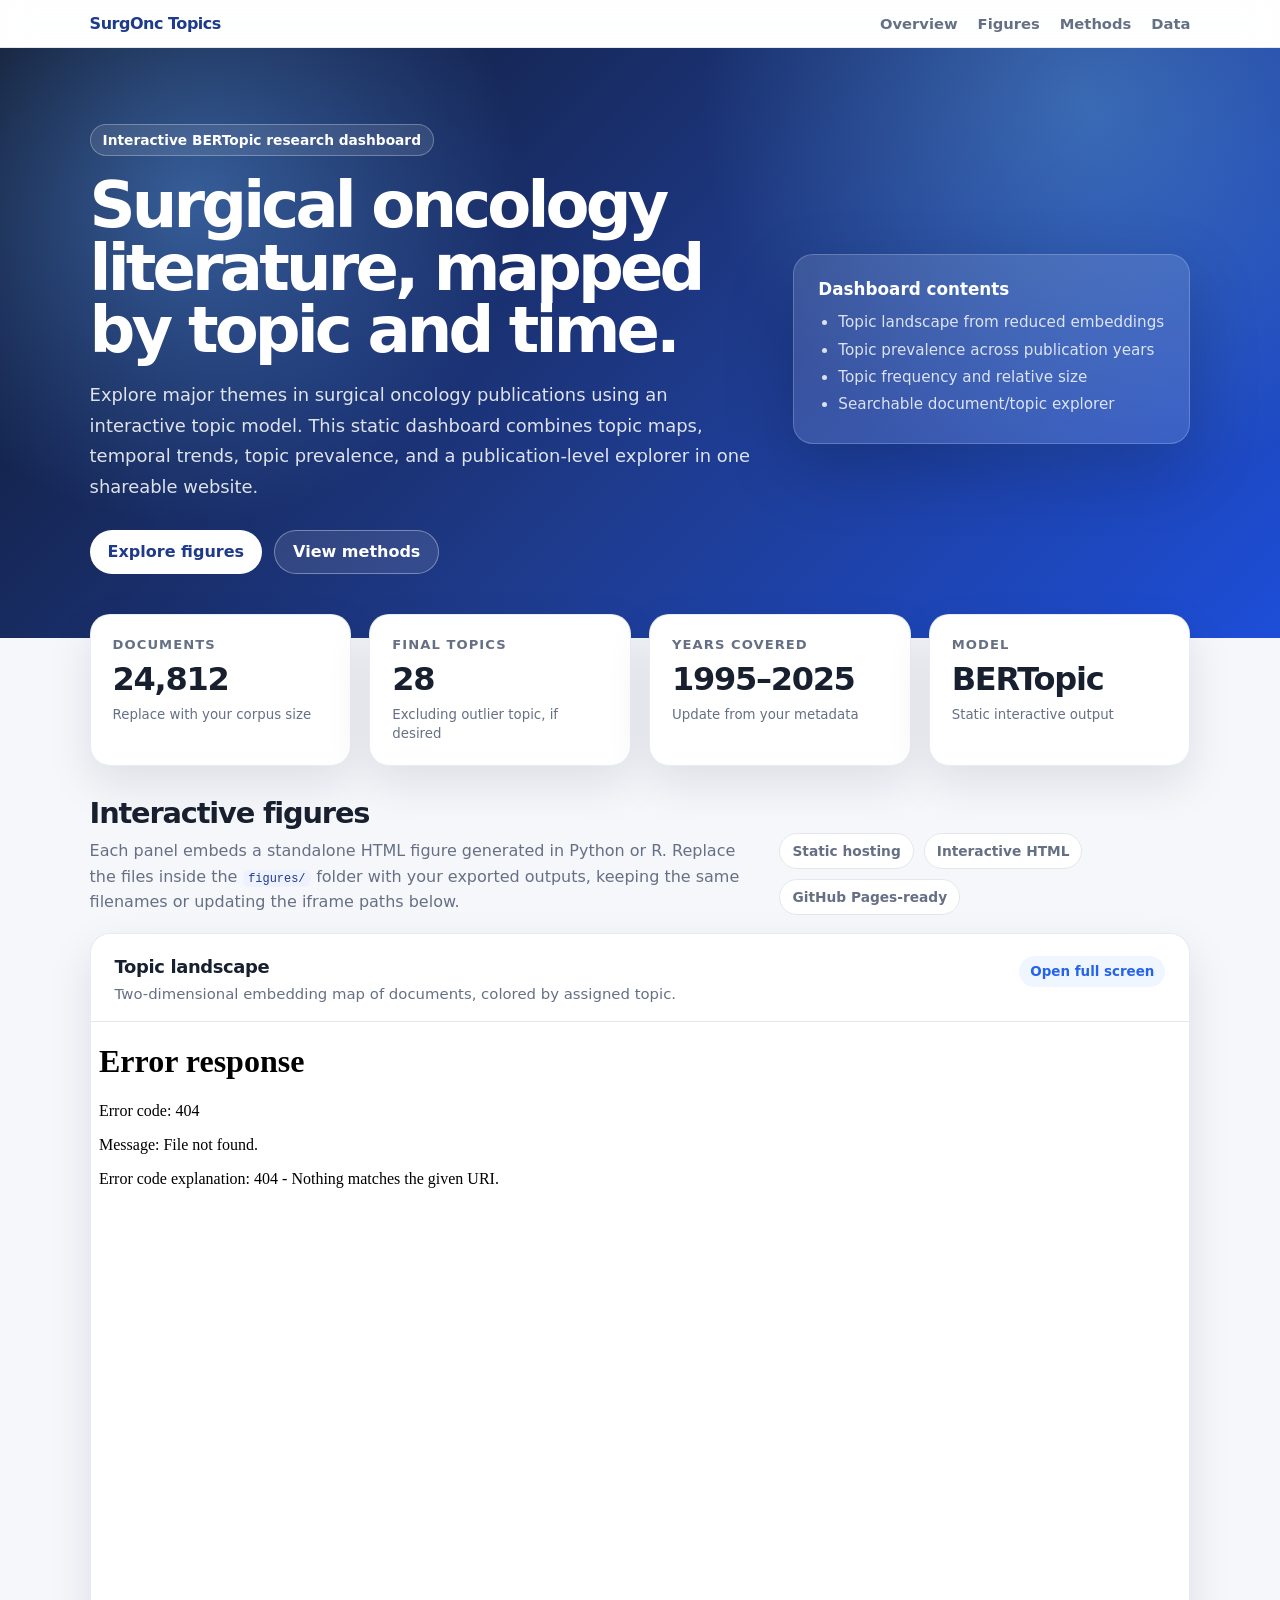
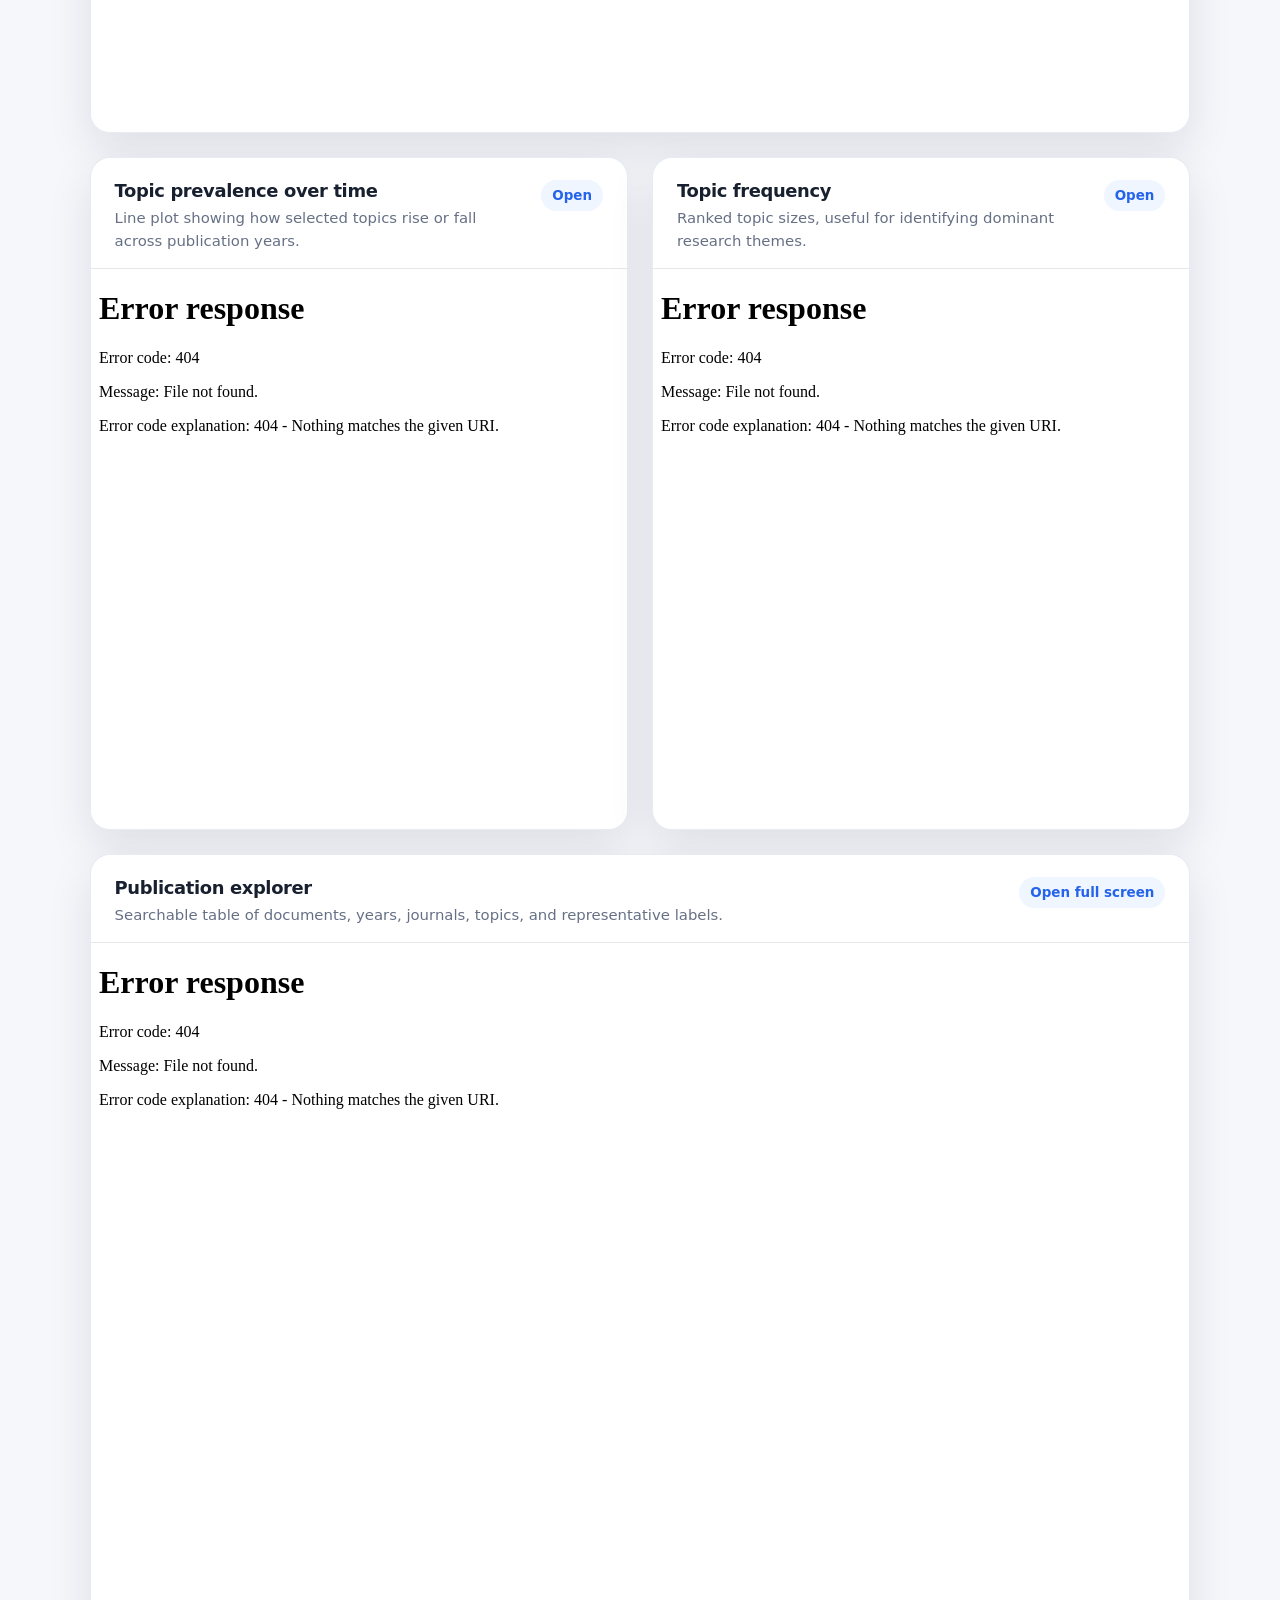
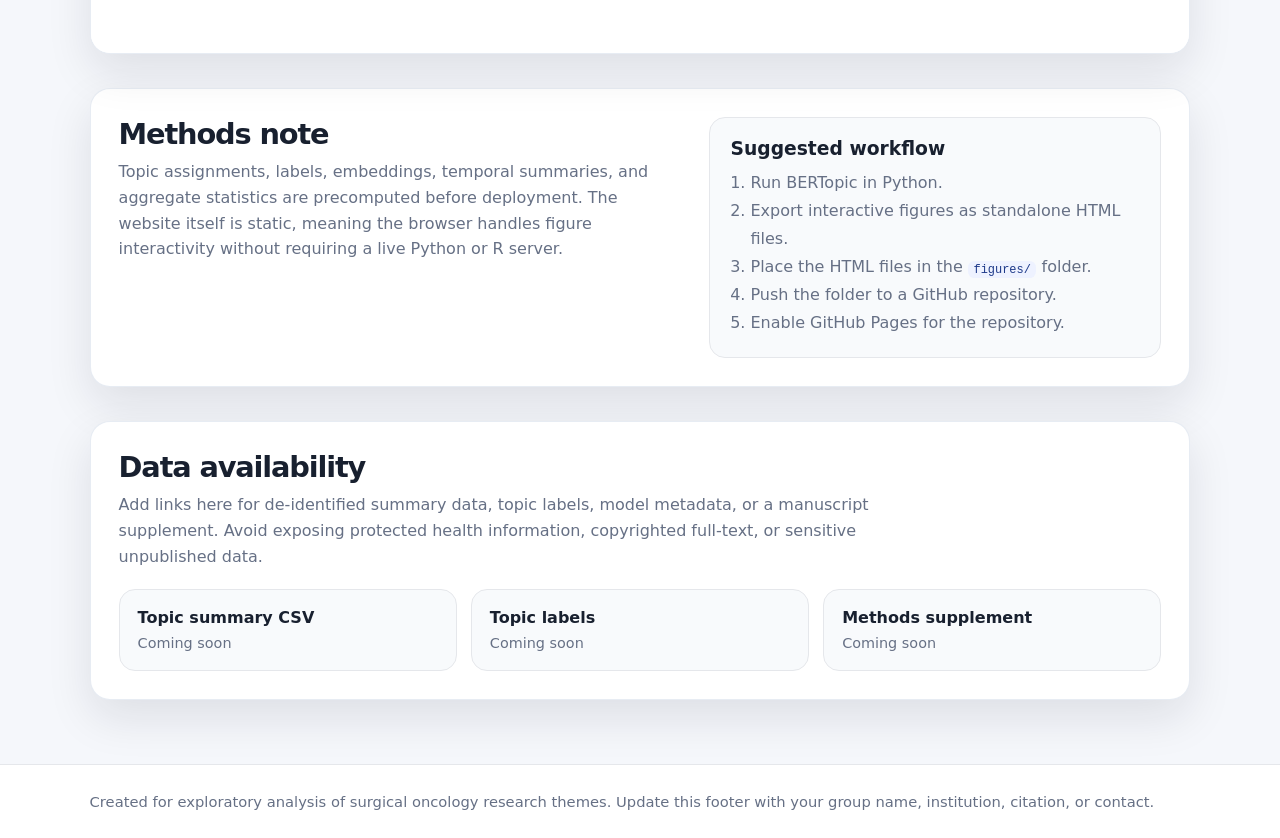
==== dashboard/index.html @ ee3811b3 "Add files via upload" ====
<!DOCTYPE html>
<html lang="en">
<head>
  <meta charset="UTF-8" />
  <meta name="viewport" content="width=device-width, initial-scale=1.0" />

  <title>Surgical Oncology Topic Modeling Dashboard</title>
  <meta
    name="description"
    content="Interactive static dashboard for exploring surgical oncology topic modeling results."
  />

  <link rel="stylesheet" href="styles.css" />
</head>

<body>
  <nav class="topbar" aria-label="Main navigation">
    <a class="brand" href="#overview">SurgOnc Topics</a>

    <button class="nav-toggle" id="navToggle" aria-label="Toggle navigation">
      ☰
    </button>

    <div class="nav" id="navMenu">
      <a href="#overview">Overview</a>
      <a href="#figures">Figures</a>
      <a href="#methods">Methods</a>
      <a href="#download">Data</a>
    </div>
  </nav>

  <header class="hero" id="overview">
    <div class="hero-grid">
      <div>
        <div class="kicker">Interactive BERTopic research dashboard</div>

        <h1>Surgical oncology literature, mapped by topic and time.</h1>

        <p>
          Explore major themes in surgical oncology publications using an
          interactive topic model. This static dashboard combines topic maps,
          temporal trends, topic prevalence, and a publication-level explorer
          in one shareable website.
        </p>

        <div class="hero-actions">
          <a class="button primary" href="#figures">Explore figures</a>
          <a class="button secondary" href="#methods">View methods</a>
        </div>
      </div>

      <aside class="hero-note" aria-label="Dashboard contents">
        <h3>Dashboard contents</h3>
        <ul>
          <li>Topic landscape from reduced embeddings</li>
          <li>Topic prevalence across publication years</li>
          <li>Topic frequency and relative size</li>
          <li>Searchable document/topic explorer</li>
        </ul>
      </aside>
    </div>
  </header>

  <main>
    <section class="metrics" aria-label="Dashboard summary metrics">
      <article class="metric">
        <span>Documents</span>
        <strong>24,812</strong>
        <small>Replace with your corpus size</small>
      </article>

      <article class="metric">
        <span>Final topics</span>
        <strong>28</strong>
        <small>Excluding outlier topic, if desired</small>
      </article>

      <article class="metric">
        <span>Years covered</span>
        <strong>1995–2025</strong>
        <small>Update from your metadata</small>
      </article>

      <article class="metric">
        <span>Model</span>
        <strong>BERTopic</strong>
        <small>Static interactive output</small>
      </article>
    </section>

    <section class="section-head" id="figures">
      <div>
        <h2>Interactive figures</h2>
        <p>
          Each panel embeds a standalone HTML figure generated in Python or R.
          Replace the files inside the <code>figures/</code> folder with your
          exported outputs, keeping the same filenames or updating the iframe
          paths below.
        </p>
      </div>

      <div class="pill-row" aria-label="Dashboard tags">
        <span class="pill">Static hosting</span>
        <span class="pill">Interactive HTML</span>
        <span class="pill">GitHub Pages-ready</span>
      </div>
    </section>

    <section class="dashboard-grid">
      <article class="card wide">
        <div class="card-header">
          <div>
            <h3>Topic landscape</h3>
            <p>
              Two-dimensional embedding map of documents, colored by assigned
              topic.
            </p>
          </div>
          <a class="open-link" href="figures/topic_map.html" target="_blank" rel="noopener">
            Open full screen
          </a>
        </div>

        <iframe
          class="figure-frame large"
          src="figures/topic_map.html"
          title="Topic landscape interactive figure"
          loading="lazy"
        ></iframe>
      </article>

      <article class="card">
        <div class="card-header">
          <div>
            <h3>Topic prevalence over time</h3>
            <p>
              Line plot showing how selected topics rise or fall across
              publication years.
            </p>
          </div>
          <a class="open-link" href="figures/topic_over_time.html" target="_blank" rel="noopener">
            Open
          </a>
        </div>

        <iframe
          class="figure-frame"
          src="figures/topic_over_time.html"
          title="Topic prevalence over time interactive figure"
          loading="lazy"
        ></iframe>
      </article>

      <article class="card">
        <div class="card-header">
          <div>
            <h3>Topic frequency</h3>
            <p>
              Ranked topic sizes, useful for identifying dominant research
              themes.
            </p>
          </div>
          <a class="open-link" href="figures/topic_frequency.html" target="_blank" rel="noopener">
            Open
          </a>
        </div>

        <iframe
          class="figure-frame"
          src="figures/topic_frequency.html"
          title="Topic frequency interactive figure"
          loading="lazy"
        ></iframe>
      </article>

      <article class="card wide">
        <div class="card-header">
          <div>
            <h3>Publication explorer</h3>
            <p>
              Searchable table of documents, years, journals, topics, and
              representative labels.
            </p>
          </div>
          <a class="open-link" href="figures/document_explorer.html" target="_blank" rel="noopener">
            Open full screen
          </a>
        </div>

        <iframe
          class="figure-frame large"
          src="figures/document_explorer.html"
          title="Publication explorer interactive figure"
          loading="lazy"
        ></iframe>
      </article>
    </section>

    <section class="methods" id="methods">
      <div>
        <h2>Methods note</h2>
        <p>
          Topic assignments, labels, embeddings, temporal summaries, and
          aggregate statistics are precomputed before deployment. The website
          itself is static, meaning the browser handles figure interactivity
          without requiring a live Python or R server.
        </p>
      </div>

      <div class="methods-card">
        <h3>Suggested workflow</h3>
        <ol>
          <li>Run BERTopic in Python.</li>
          <li>Export interactive figures as standalone HTML files.</li>
          <li>Place the HTML files in the <code>figures/</code> folder.</li>
          <li>Push the folder to a GitHub repository.</li>
          <li>Enable GitHub Pages for the repository.</li>
        </ol>
      </div>
    </section>

    <section class="download" id="download">
      <h2>Data availability</h2>
      <p>
        Add links here for de-identified summary data, topic labels, model
        metadata, or a manuscript supplement. Avoid exposing protected health
        information, copyrighted full-text, or sensitive unpublished data.
      </p>

      <div class="download-grid">
        <a class="download-card" href="#" aria-disabled="true">
          <strong>Topic summary CSV</strong>
          <span>Coming soon</span>
        </a>

        <a class="download-card" href="#" aria-disabled="true">
          <strong>Topic labels</strong>
          <span>Coming soon</span>
        </a>

        <a class="download-card" href="#" aria-disabled="true">
          <strong>Methods supplement</strong>
          <span>Coming soon</span>
        </a>
      </div>
    </section>
  </main>

  <footer>
    <p>
      Created for exploratory analysis of surgical oncology research themes.
      Update this footer with your group name, institution, citation, or contact.
    </p>
  </footer>

  <script src="script.js"></script>
</body>
</html>
---- dashboard/styles.css ----
/* ============================================================
   Surgical Oncology Topic Modeling Dashboard
   Static GitHub Pages-ready framework
   ============================================================ */

:root {
  --bg: #f5f7fb;
  --ink: #18202f;
  --muted: #667085;
  --card: #ffffff;
  --line: #e5e7eb;
  --blue: #1e3a8a;
  --blue-2: #2563eb;
  --blue-3: #60a5fa;
  --green: #10b981;
  --shadow: 0 18px 45px rgba(15, 23, 42, 0.10);
  --radius: 20px;
  --max-width: 1500px;
}

* {
  box-sizing: border-box;
}

html {
  scroll-behavior: smooth;
}

body {
  margin: 0;
  font-family:
    Inter,
    ui-sans-serif,
    system-ui,
    -apple-system,
    BlinkMacSystemFont,
    "Segoe UI",
    Arial,
    sans-serif;
  background: var(--bg);
  color: var(--ink);
}

a {
  color: inherit;
}

code {
  padding: 0.1rem 0.35rem;
  border-radius: 0.4rem;
  background: #eef2ff;
  color: #1e3a8a;
  font-size: 0.92em;
}

/* ---------- Navigation ---------- */

.topbar {
  position: sticky;
  top: 0;
  z-index: 10;
  display: flex;
  align-items: center;
  justify-content: space-between;
  padding: 14px 7%;
  background: rgba(255, 255, 255, 0.88);
  border-bottom: 1px solid var(--line);
  backdrop-filter: blur(14px);
}

.brand {
  font-weight: 850;
  letter-spacing: -0.03em;
  color: var(--blue);
  text-decoration: none;
}

.nav {
  display: flex;
  gap: 20px;
  font-size: 0.92rem;
}

.nav a {
  color: var(--muted);
  text-decoration: none;
  font-weight: 650;
}

.nav a:hover {
  color: var(--blue-2);
}

.nav-toggle {
  display: none;
  border: 1px solid var(--line);
  background: white;
  border-radius: 10px;
  padding: 7px 10px;
  font-size: 1.1rem;
  cursor: pointer;
}

/* ---------- Hero ---------- */

.hero {
  padding: 76px 7% 64px;
  color: white;
  background:
    radial-gradient(circle at 15% 25%, rgba(96, 165, 250, 0.45), transparent 28%),
    radial-gradient(circle at 85% 10%, rgba(125, 211, 252, 0.30), transparent 32%),
    linear-gradient(135deg, #0f172a 0%, #1e3a8a 55%, #1d4ed8 100%);
}

.hero-grid {
  display: grid;
  grid-template-columns: 1.25fr 0.75fr;
  gap: 42px;
  align-items: center;
  max-width: var(--max-width);
  margin: 0 auto;
}

.kicker {
  display: inline-flex;
  align-items: center;
  gap: 8px;
  padding: 7px 12px;
  margin-bottom: 18px;
  border: 1px solid rgba(255, 255, 255, 0.28);
  border-radius: 999px;
  background: rgba(255, 255, 255, 0.10);
  font-size: 0.86rem;
  font-weight: 700;
}

.hero h1 {
  max-width: 980px;
  margin: 0 0 18px;
  font-size: clamp(2.2rem, 5vw, 4.8rem);
  line-height: 0.98;
  letter-spacing: -0.06em;
}

.hero p {
  max-width: 840px;
  margin: 0;
  color: rgba(255, 255, 255, 0.86);
  font-size: 1.12rem;
  line-height: 1.7;
}

.hero-actions {
  display: flex;
  flex-wrap: wrap;
  gap: 12px;
  margin-top: 28px;
}

.button {
  display: inline-flex;
  align-items: center;
  justify-content: center;
  min-height: 44px;
  padding: 0 18px;
  border-radius: 999px;
  font-weight: 750;
  text-decoration: none;
}

.button.primary {
  background: white;
  color: var(--blue);
}

.button.secondary {
  color: white;
  border: 1px solid rgba(255, 255, 255, 0.35);
  background: rgba(255, 255, 255, 0.10);
}

.hero-note {
  padding: 24px;
  border-radius: var(--radius);
  background: rgba(255, 255, 255, 0.12);
  border: 1px solid rgba(255, 255, 255, 0.20);
  box-shadow: 0 24px 70px rgba(0, 0, 0, 0.20);
}

.hero-note h3 {
  margin: 0 0 10px;
  font-size: 1.05rem;
}

.hero-note ul {
  margin: 0;
  padding-left: 20px;
  color: rgba(255, 255, 255, 0.82);
  line-height: 1.8;
  font-size: 0.95rem;
}

/* ---------- Main Layout ---------- */

main {
  max-width: var(--max-width);
  margin: 0 auto;
  padding: 34px 7% 64px;
}

/* ---------- Metrics ---------- */

.metrics {
  display: grid;
  grid-template-columns: repeat(4, minmax(0, 1fr));
  gap: 18px;
  margin-top: -58px;
  margin-bottom: 30px;
}

.metric {
  padding: 22px;
  border-radius: var(--radius);
  background: var(--card);
  box-shadow: var(--shadow);
  border: 1px solid rgba(226, 232, 240, 0.80);
}

.metric span {
  display: block;
  margin-bottom: 8px;
  color: var(--muted);
  font-size: 0.82rem;
  font-weight: 800;
  text-transform: uppercase;
  letter-spacing: 0.08em;
}

.metric strong {
  display: block;
  font-size: 2rem;
  letter-spacing: -0.04em;
}

.metric small {
  display: block;
  margin-top: 8px;
  color: var(--muted);
  line-height: 1.4;
}

/* ---------- Section Headers ---------- */

.section-head {
  display: flex;
  align-items: end;
  justify-content: space-between;
  gap: 24px;
  margin: 28px 0 18px;
}

.section-head h2,
.methods h2,
.download h2 {
  margin: 0 0 8px;
  font-size: 1.8rem;
  letter-spacing: -0.04em;
}

.section-head p,
.methods p,
.download p {
  max-width: 800px;
  margin: 0;
  color: var(--muted);
  line-height: 1.6;
}

.pill-row {
  display: flex;
  flex-wrap: wrap;
  gap: 10px;
}

.pill {
  padding: 9px 12px;
  border-radius: 999px;
  background: white;
  border: 1px solid var(--line);
  color: var(--muted);
  font-size: 0.86rem;
  font-weight: 700;
  white-space: nowrap;
}

/* ---------- Figure Cards ---------- */

.dashboard-grid {
  display: grid;
  grid-template-columns: repeat(2, minmax(0, 1fr));
  gap: 24px;
}

.card {
  overflow: hidden;
  border-radius: var(--radius);
  background: var(--card);
  box-shadow: var(--shadow);
  border: 1px solid rgba(226, 232, 240, 0.80);
}

.card.wide {
  grid-column: span 2;
}

.card-header {
  display: flex;
  align-items: start;
  justify-content: space-between;
  gap: 16px;
  padding: 22px 24px 16px;
  border-bottom: 1px solid var(--line);
}

.card-header h3 {
  margin: 0 0 6px;
  font-size: 1.12rem;
  letter-spacing: -0.02em;
}

.card-header p {
  margin: 0;
  color: var(--muted);
  line-height: 1.5;
  font-size: 0.93rem;
}

.open-link {
  flex: 0 0 auto;
  border-radius: 999px;
  padding: 8px 11px;
  color: var(--blue-2);
  background: #eff6ff;
  text-decoration: none;
  font-weight: 750;
  font-size: 0.84rem;
}

.open-link:hover {
  background: #dbeafe;
}

.figure-frame {
  display: block;
  width: 100%;
  height: 560px;
  border: 0;
  background: white;
}

.figure-frame.large {
  height: 710px;
}

/* ---------- Methods/Data Sections ---------- */

.methods,
.download {
  margin-top: 34px;
  padding: 28px;
  border-radius: var(--radius);
  background: white;
  box-shadow: var(--shadow);
  border: 1px solid rgba(226, 232, 240, 0.80);
}

.methods {
  display: grid;
  grid-template-columns: 1fr 0.8fr;
  gap: 26px;
}

.methods-card {
  padding: 20px;
  border-radius: 16px;
  background: #f8fafc;
  border: 1px solid var(--line);
}

.methods-card h3 {
  margin: 0 0 10px;
}

.methods-card ol {
  margin: 0;
  padding-left: 20px;
  color: var(--muted);
  line-height: 1.75;
}

.download-grid {
  display: grid;
  grid-template-columns: repeat(3, minmax(0, 1fr));
  gap: 14px;
  margin-top: 20px;
}

.download-card {
  display: block;
  padding: 18px;
  border-radius: 16px;
  background: #f8fafc;
  border: 1px solid var(--line);
  text-decoration: none;
}

.download-card strong {
  display: block;
  margin-bottom: 6px;
}

.download-card span {
  color: var(--muted);
  font-size: 0.9rem;
}

.download-card[aria-disabled="true"] {
  cursor: not-allowed;
}

/* ---------- Footer ---------- */

footer {
  padding: 28px 7%;
  color: var(--muted);
  border-top: 1px solid var(--line);
  background: white;
  font-size: 0.92rem;
}

footer p {
  max-width: var(--max-width);
  margin: 0 auto;
}

/* ---------- Responsive ---------- */

@media (max-width: 1000px) {
  .hero-grid,
  .dashboard-grid,
  .metrics,
  .methods,
  .download-grid {
    grid-template-columns: 1fr;
  }

  .card.wide {
    grid-column: span 1;
  }

  .metrics {
    margin-top: 24px;
  }

  .section-head {
    align-items: start;
    flex-direction: column;
  }

  .figure-frame,
  .figure-frame.large {
    height: 520px;
  }
}

@media (max-width: 760px) {
  .topbar {
    align-items: flex-start;
    flex-wrap: wrap;
  }

  .nav-toggle {
    display: block;
  }

  .nav {
    display: none;
    width: 100%;
    flex-direction: column;
    gap: 10px;
    padding-top: 14px;
  }

  .nav.open {
    display: flex;
  }

  .hero,
  main,
  footer {
    padding-left: 5%;
    padding-right: 5%;
  }

  .hero {
    padding-top: 52px;
  }

  .card-header {
    flex-direction: column;
  }

  .figure-frame,
  .figure-frame.large {
    height: 460px;
  }
}
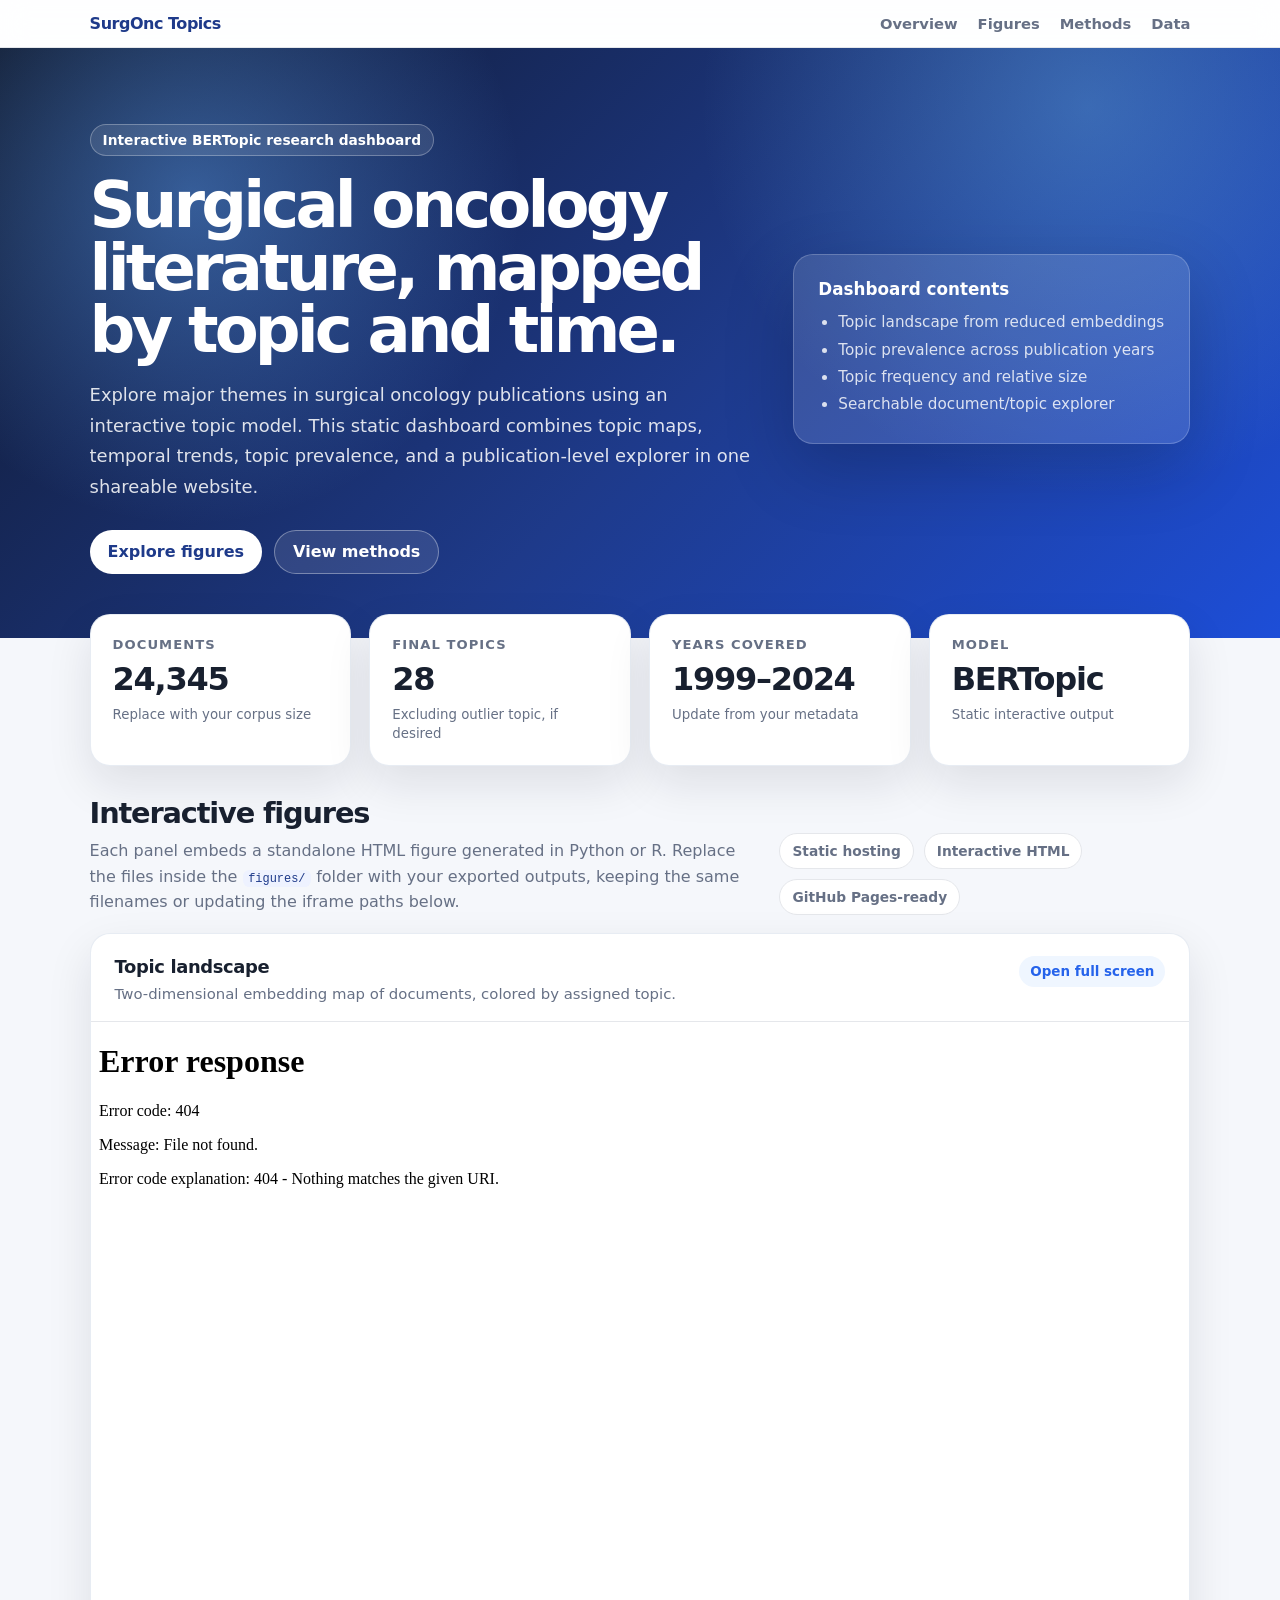
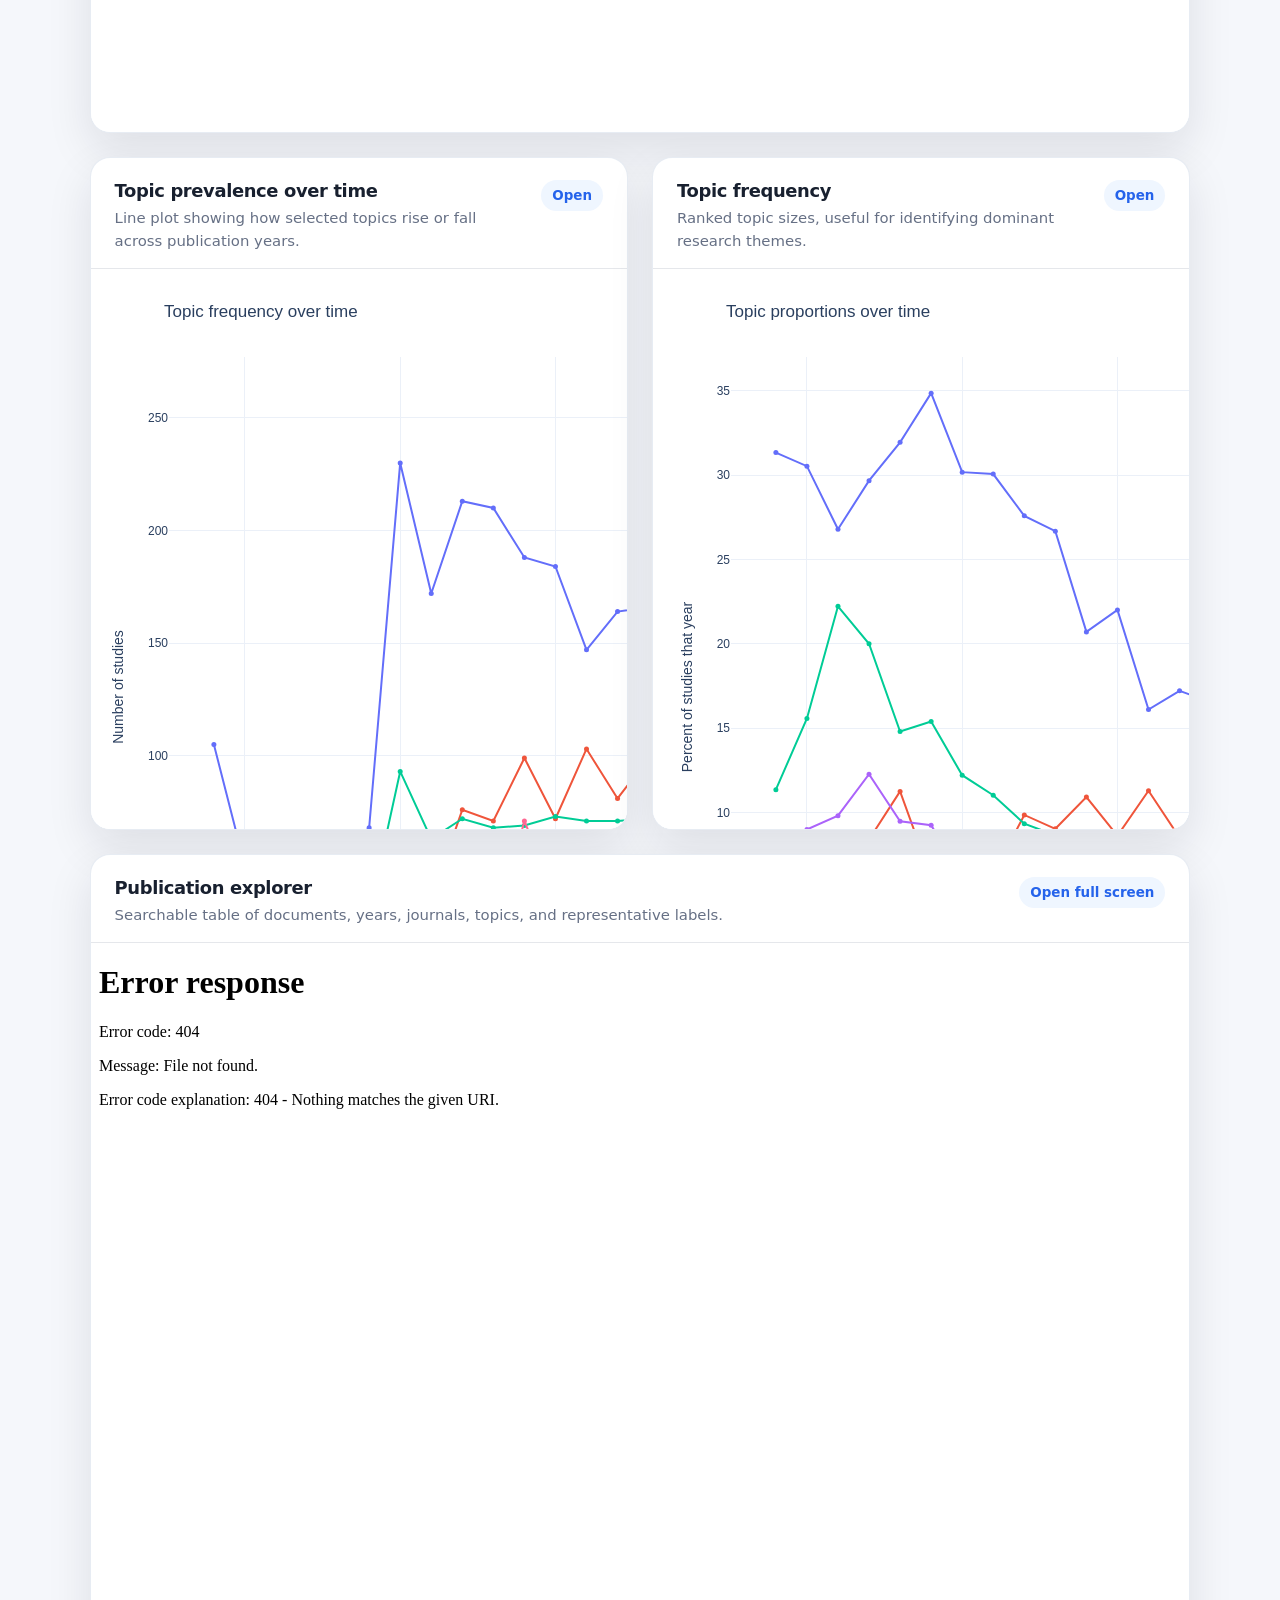
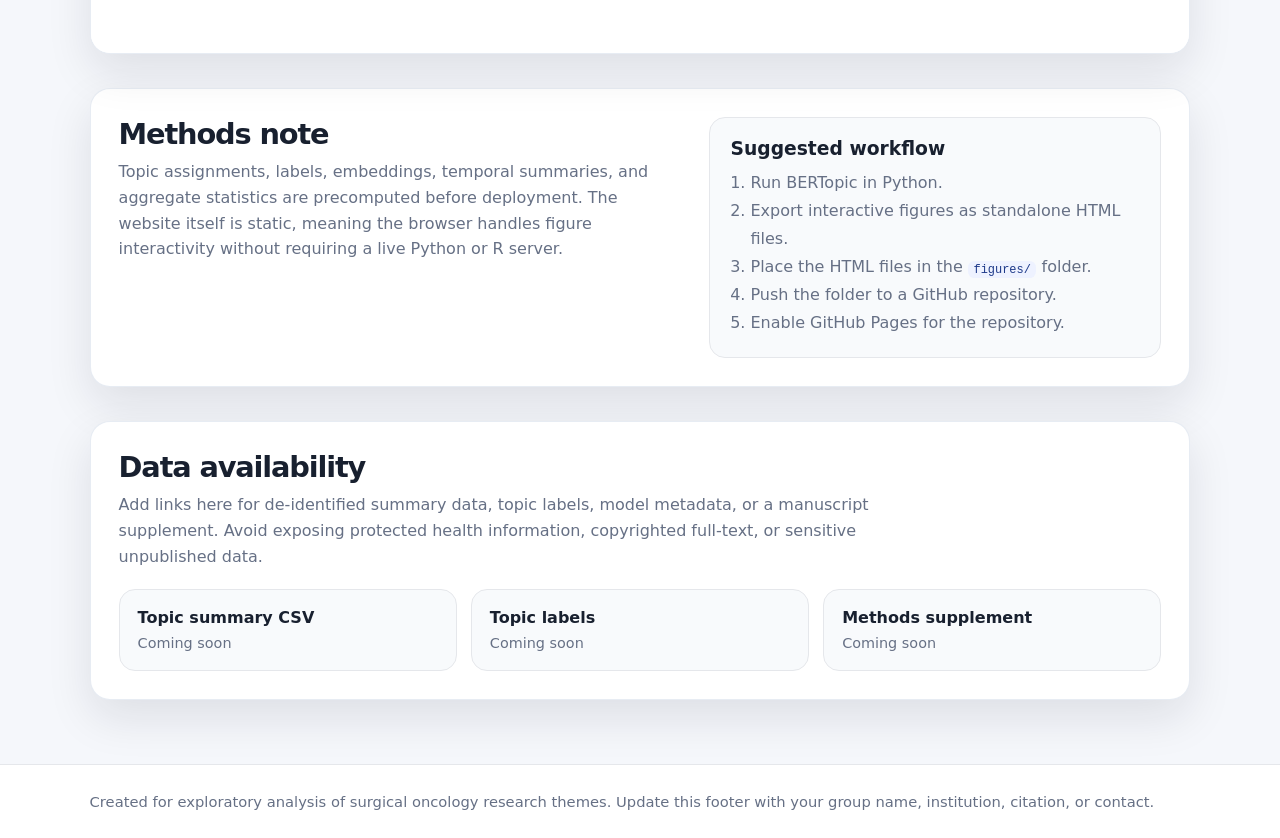
==== commit 1304a9b8: "Update metrics and iframe sources in index.html" ====
--- a/dashboard/index.html
+++ b/dashboard/index.html
@@ -65,7 +65,7 @@
     <section class="metrics" aria-label="Dashboard summary metrics">
       <article class="metric">
         <span>Documents</span>
-        <strong>24,812</strong>
+        <strong>24,345</strong>
         <small>Replace with your corpus size</small>
       </article>
 
@@ -77,7 +77,7 @@
 
       <article class="metric">
         <span>Years covered</span>
-        <strong>1995–2025</strong>
+        <strong>1999–2024</strong>
         <small>Update from your metadata</small>
       </article>
 
@@ -145,8 +145,8 @@
 
         <iframe
           class="figure-frame"
-          src="figures/topic_over_time.html"
-          title="Topic prevalence over time interactive figure"
+          src="figures/topic_counts_over_time_hover_highlight.html"
+          title="Topic frequency over time interactive figure"
           loading="lazy"
         ></iframe>
       </article>
@@ -167,8 +167,8 @@
 
         <iframe
           class="figure-frame"
-          src="figures/topic_frequency.html"
-          title="Topic frequency interactive figure"
+          src="figures/topic_proportions_over_time_hover_highlight.html"
+          title="Topic proportions interactive figure"
           loading="lazy"
         ></iframe>
       </article>
